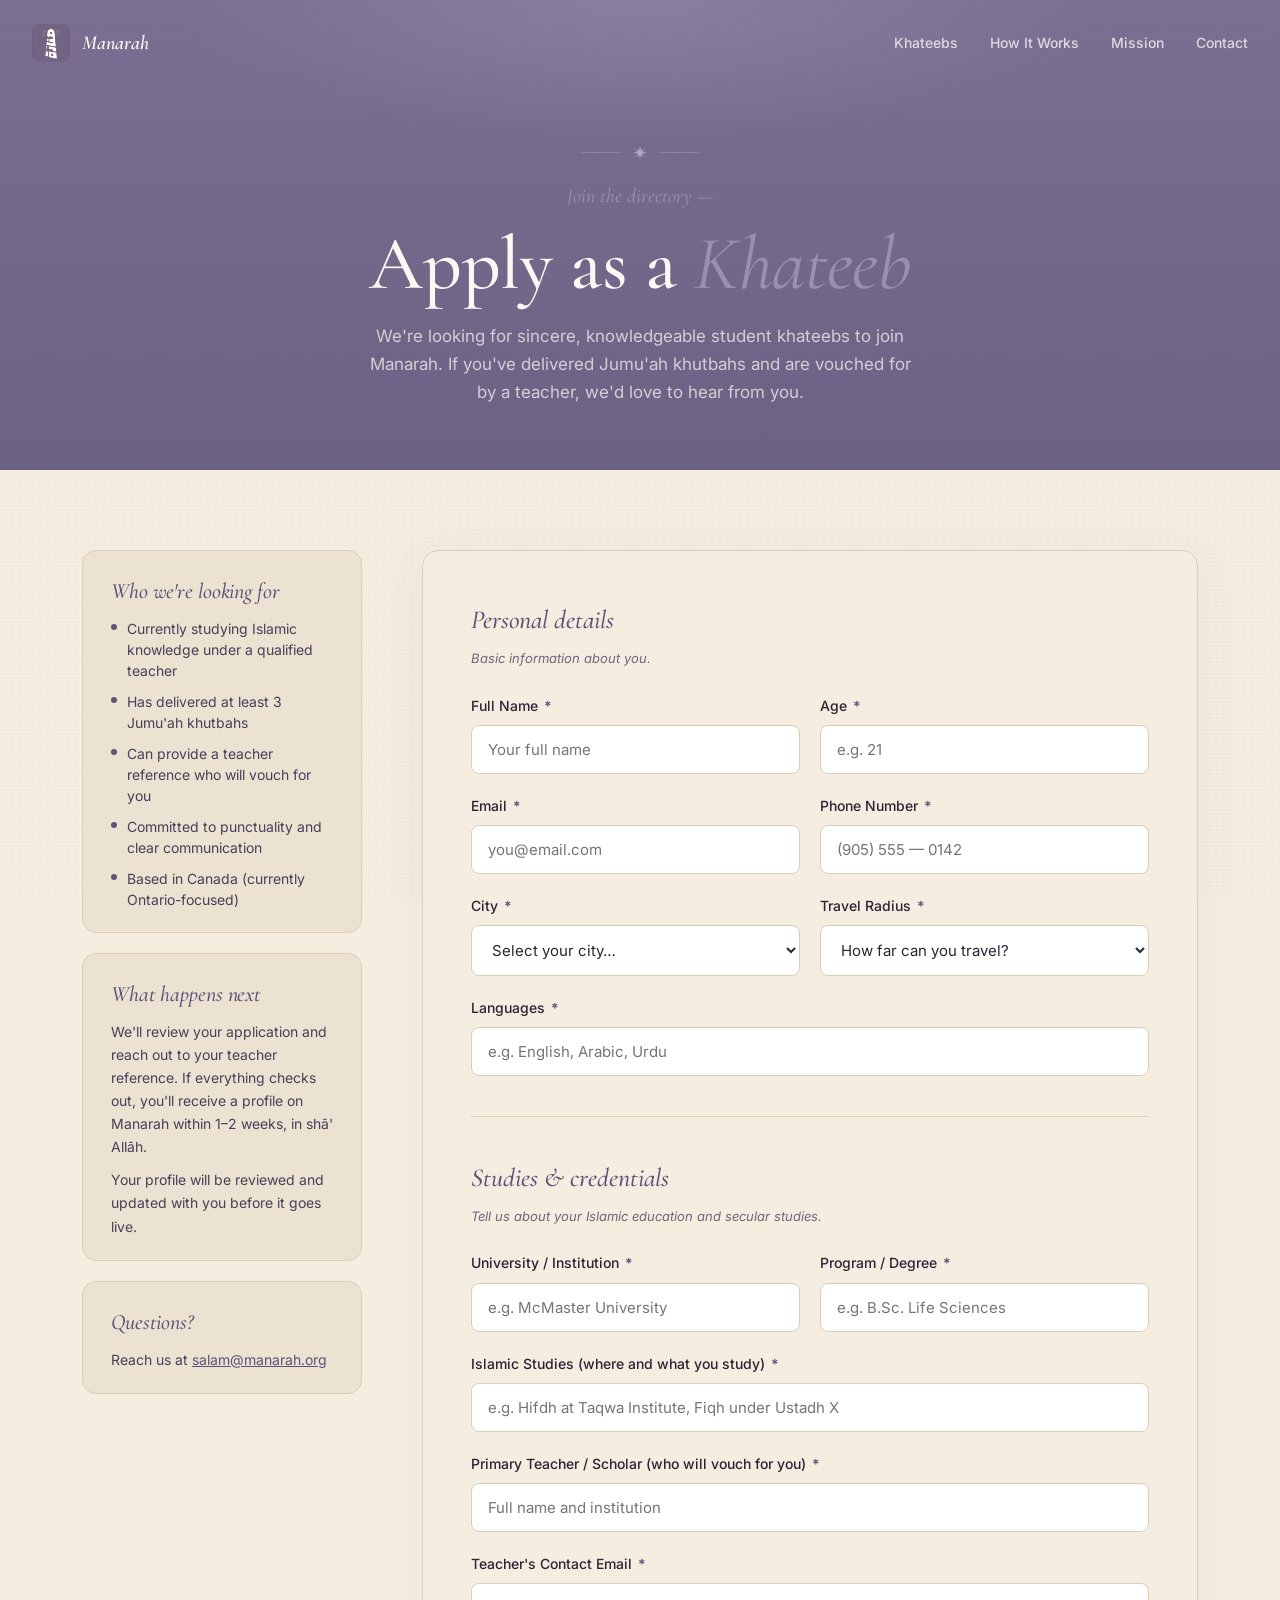
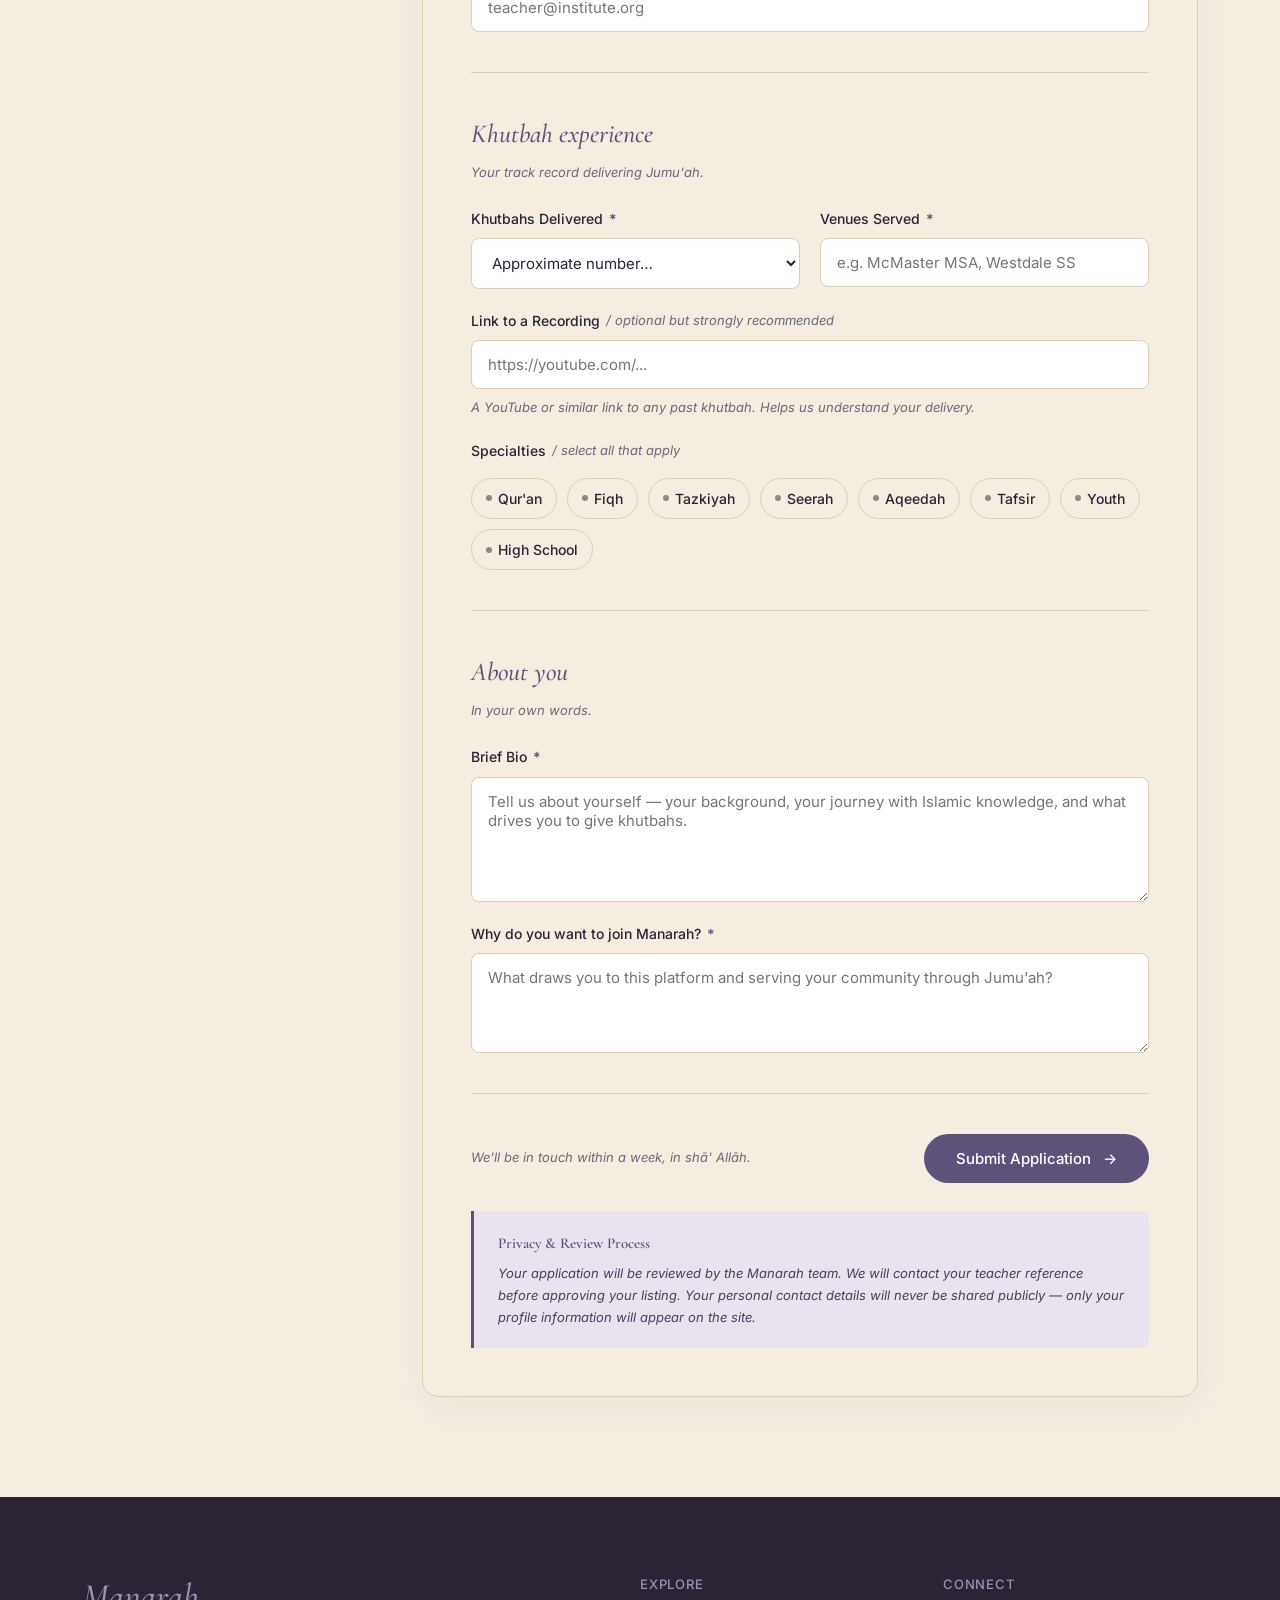
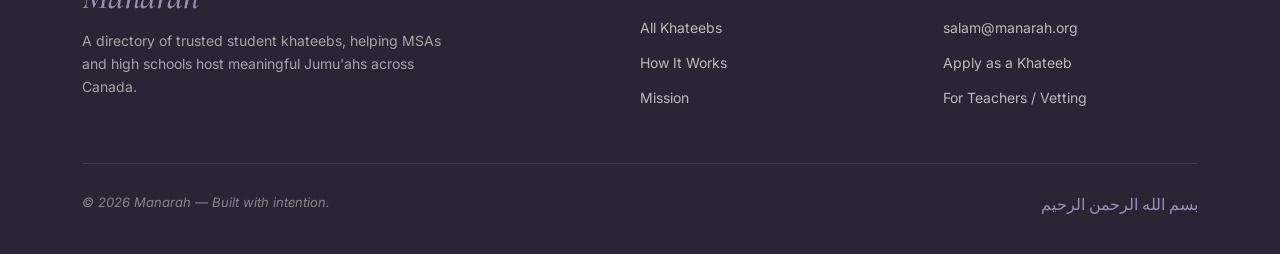
==== apply-khateeb.html @ eb96537c "add apply-khateeb.html" ====
<!doctype html>
<html lang="en">
<head>
<meta charset="utf-8" />
<meta name="viewport" content="width=device-width,initial-scale=1" />
<title>Apply as a Khateeb — Manarah</title>
<link rel="preconnect" href="https://fonts.googleapis.com">
<link rel="preconnect" href="https://fonts.gstatic.com" crossorigin>
<link href="https://fonts.googleapis.com/css2?family=Cormorant+Garamond:ital,wght@0,400;0,500;0,600;0,700;1,400;1,500;1,600&family=Inter:wght@400;500;600&display=swap" rel="stylesheet">
<link rel="stylesheet" href="styles.css">
<style>
  .apply-header {
    background:
      radial-gradient(ellipse 60% 50% at 50% 0%, #897ea3, transparent 60%),
      linear-gradient(180deg, #7a6f93 0%, #6b6184 100%);
    color: #f4ede0;
    padding: 0 0 64px;
  }
  .apply-hero-content {
    padding: 48px 0 0;
    text-align: center;
    position: relative; z-index: 2;
  }
  .apply-hero-content .ornament { justify-content: center; margin-bottom: 20px; color: rgba(251,248,243,0.35); }
  .apply-eyebrow {
    font-family: 'Cormorant Garamond', serif;
    font-style: italic;
    font-size: 20px;
    color: var(--lav-mid);
    margin-bottom: 12px;
  }
  .apply-hero-content h1 {
    font-size: clamp(40px, 6vw, 76px);
    color: #fbf8f3;
    margin: 0 0 18px;
    font-weight: 500;
    line-height: 1.05;
  }
  .apply-hero-content h1 em { color: var(--lav-mid); font-style: italic; font-weight: 400; }
  .apply-hero-content p {
    max-width: 560px;
    margin: 0 auto;
    color: rgba(251,248,243,0.72);
    font-size: 17px;
    line-height: 1.65;
  }

  /* ---------- FORM BODY ---------- */
  .apply-body {
    padding: 80px 0 100px;
  }
  .apply-layout {
    display: grid;
    grid-template-columns: 280px 1fr;
    gap: 60px;
    align-items: start;
  }
  @media (max-width: 860px) { .apply-layout { grid-template-columns: 1fr; gap: 40px; } }

  /* Sidebar */
  .apply-sidebar {}
  .sidebar-block {
    background: var(--paper-2);
    border: 1px solid var(--line);
    border-radius: 14px;
    padding: 28px 28px 22px;
    margin-bottom: 20px;
  }
  .sidebar-block h3 {
    font-size: 22px;
    font-style: italic;
    color: var(--lav-deep);
    margin: 0 0 14px;
    font-weight: 500;
  }
  .sidebar-block p {
    font-size: 14px;
    color: var(--ink-soft);
    line-height: 1.65;
    margin: 0 0 10px;
  }
  .sidebar-block p:last-child { margin-bottom: 0; }
  .criteria-list {
    list-style: none;
    margin: 0; padding: 0;
    display: flex; flex-direction: column; gap: 10px;
  }
  .criteria-list li {
    display: flex; align-items: flex-start; gap: 10px;
    font-size: 14px;
    color: var(--ink-soft);
    line-height: 1.5;
  }
  .criteria-list li::before {
    content: '';
    width: 6px; height: 6px;
    border-radius: 50%;
    background: var(--lav-deep);
    flex-shrink: 0;
    margin-top: 6px;
  }

  /* Form card */
  .apply-form-card {
    background: var(--paper);
    border: 1px solid var(--line);
    border-radius: 16px;
    padding: 48px;
    box-shadow: 0 10px 40px rgba(107,90,158,0.06);
  }
  @media (max-width: 600px) { .apply-form-card { padding: 28px; } }

  .form-section {
    margin-bottom: 40px;
    padding-bottom: 40px;
    border-bottom: 1px solid var(--line);
  }
  .form-section:last-of-type { border-bottom: none; margin-bottom: 0; padding-bottom: 0; }
  .form-section-title {
    font-family: 'Cormorant Garamond', serif;
    font-size: 26px;
    font-style: italic;
    color: var(--lav-deep);
    margin: 0 0 6px;
    font-weight: 500;
  }
  .form-section-sub {
    font-size: 13px;
    color: var(--muted);
    margin: 0 0 24px;
    font-style: italic;
  }
  .form-grid {
    display: grid;
    grid-template-columns: 1fr 1fr;
    gap: 20px;
  }
  @media (max-width: 600px) { .form-grid { grid-template-columns: 1fr; } }

  .checkbox-group {
    display: flex; flex-wrap: wrap; gap: 10px;
  }
  .checkbox-pill {
    display: inline-flex; align-items: center; gap: 8px;
    padding: 8px 14px;
    border: 1px solid var(--line);
    border-radius: 999px;
    cursor: pointer;
    font-size: 13px;
    color: var(--ink-soft);
    transition: all .15s;
    user-select: none;
  }
  .checkbox-pill input[type="checkbox"] { display: none; }
  .checkbox-pill:has(input:checked) {
    background: var(--lav-soft);
    border-color: var(--lav-deep);
    color: var(--lav-deep);
    font-weight: 500;
  }
  .checkbox-pill .pill-dot {
    width: 6px; height: 6px;
    border-radius: 50%;
    background: currentColor;
    opacity: 0.5;
    flex-shrink: 0;
  }
  .checkbox-pill:has(input:checked) .pill-dot { opacity: 1; }

  .form-actions {
    margin-top: 36px;
    display: flex; align-items: center; justify-content: space-between;
    flex-wrap: wrap; gap: 16px;
  }
  .submit-btn {
    background: var(--lav-deep);
    color: #fff;
    font-family: 'Inter', sans-serif;
    font-weight: 500;
    font-size: 15px;
    padding: 15px 32px;
    border: none;
    cursor: pointer;
    border-radius: 999px;
    display: inline-flex; align-items: center; gap: 12px;
    transition: background .2s, transform .15s, box-shadow .2s;
  }
  .submit-btn:hover { background: var(--lav); transform: translateY(-1px); box-shadow: 0 12px 28px rgba(107,90,158,0.25); }
  .submit-btn .arrow { transition: transform .2s; }
  .submit-btn:hover .arrow { transform: translateX(3px); }
  .form-meta { font-size: 13px; color: var(--muted); font-style: italic; }

  .disclaimer {
    margin-top: 28px;
    padding: 20px 24px;
    background: var(--lav-soft);
    border-left: 3px solid var(--lav-deep);
    border-radius: 0 8px 8px 0;
    font-size: 13px;
    color: var(--ink-soft);
    line-height: 1.7;
    font-style: italic;
  }
  .disclaimer strong {
    display: block;
    font-style: normal;
    color: var(--lav-deep);
    font-family: 'Cormorant Garamond', serif;
    font-size: 15px;
    font-weight: 600;
    margin-bottom: 6px;
  }

  .success-state { text-align: center; padding: 40px 8px; }
  .success-icon {
    width: 72px; height: 72px;
    background: var(--lav-soft);
    color: var(--lav-deep);
    border-radius: 50%;
    display: inline-flex; align-items: center; justify-content: center;
    margin: 0 auto 20px;
  }
  .success-state h3 { font-size: 32px; color: var(--lav-deep); margin: 0 0 10px; font-style: italic; font-weight: 500; }
  .success-state p { color: var(--muted); max-width: 480px; margin: 0 auto 24px; line-height: 1.6; }
  .ref-num {
    display: inline-block;
    font-family: 'Cormorant Garamond', serif;
    font-style: italic;
    font-size: 16px;
    background: var(--paper-2);
    color: var(--lav-deep);
    padding: 10px 22px;
    border-radius: 999px;
    border: 1px solid var(--line);
  }
</style>
</head>
<body>

<!-- ============== HEADER ============== -->
<header class="apply-header">
  <nav class="topnav on-dark">
    <a class="brand-mark" href="index.html">
      <span class="seal logo-seal">
        <img src="assets/manarah-logo.png" alt="Manarah logo" />
      </span>
      Manarah
    </a>
    <div class="topnav-links">
      <a href="browse.html">Khateebs</a>
      <a href="index.html#how">How It Works</a>
      <a href="index.html#verse">Mission</a>
      <a href="mailto:salam@manarah.org">Contact</a>
    </div>
  </nav>
  <div class="container apply-hero-content">
    <div class="ornament"><span class="line"></span><span class="star"></span><span class="line"></span></div>
    <div class="apply-eyebrow">Join the directory —</div>
    <h1>Apply as a <em>Khateeb</em></h1>
    <p>We're looking for sincere, knowledgeable student khateebs to join Manarah. If you've delivered Jumu'ah khutbahs and are vouched for by a teacher, we'd love to hear from you.</p>
  </div>
</header>

<!-- ============== FORM BODY ============== -->
<section class="apply-body">
  <div class="container apply-layout">

    <!-- Sidebar -->
    <aside class="apply-sidebar">
      <div class="sidebar-block">
        <h3>Who we're looking for</h3>
        <ul class="criteria-list">
          <li>Currently studying Islamic knowledge under a qualified teacher</li>
          <li>Has delivered at least 3 Jumu'ah khutbahs</li>
          <li>Can provide a teacher reference who will vouch for you</li>
          <li>Committed to punctuality and clear communication</li>
          <li>Based in Canada (currently Ontario-focused)</li>
        </ul>
      </div>
      <div class="sidebar-block">
        <h3>What happens next</h3>
        <p>We'll review your application and reach out to your teacher reference. If everything checks out, you'll receive a profile on Manarah within 1–2 weeks, in shā' Allāh.</p>
        <p>Your profile will be reviewed and updated with you before it goes live.</p>
      </div>
      <div class="sidebar-block">
        <h3>Questions?</h3>
        <p>Reach us at <a href="mailto:salam@manarah.org" style="color:var(--lav-deep);">salam@manarah.org</a></p>
      </div>
    </aside>

    <!-- Form -->
    <div class="apply-form-card">
      <form id="applyForm" novalidate>

        <div class="form-section">
          <div class="form-section-title">Personal details</div>
          <div class="form-section-sub">Basic information about you.</div>
          <div class="form-grid">
            <div class="field">
              <label>Full Name <span class="req">*</span></label>
              <input type="text" name="name" placeholder="Your full name" required />
              <span class="err-msg" hidden>Required field.</span>
            </div>
            <div class="field">
              <label>Age <span class="req">*</span></label>
              <input type="number" name="age" placeholder="e.g. 21" min="15" max="40" required />
              <span class="err-msg" hidden>Required field.</span>
            </div>
            <div class="field">
              <label>Email <span class="req">*</span></label>
              <input type="email" name="email" placeholder="you@email.com" required />
              <span class="err-msg" hidden>Enter a valid email.</span>
            </div>
            <div class="field">
              <label>Phone Number <span class="req">*</span></label>
              <input type="tel" name="phone" placeholder="(905) 555 — 0142" required />
              <span class="err-msg" hidden>Required field.</span>
            </div>
            <div class="field">
              <label>City <span class="req">*</span></label>
              <select name="city" required>
                <option value="">Select your city…</option>
                <option>Hamilton</option>
                <option>Toronto</option>
                <option>Mississauga</option>
                <option>Waterloo</option>
                <option>Ottawa</option>
                <option>London</option>
                <option>Other Ontario</option>
              </select>
              <span class="err-msg" hidden>Required field.</span>
            </div>
            <div class="field">
              <label>Travel Radius <span class="req">*</span></label>
              <select name="radius" required>
                <option value="">How far can you travel?</option>
                <option>Within my city only</option>
                <option>Up to 50km</option>
                <option>Up to 100km</option>
                <option>Up to 200km</option>
                <option>Anywhere in Ontario</option>
              </select>
              <span class="err-msg" hidden>Required field.</span>
            </div>
            <div class="field full">
              <label>Languages <span class="req">*</span></label>
              <input type="text" name="languages" placeholder="e.g. English, Arabic, Urdu" required />
              <span class="err-msg" hidden>Required field.</span>
            </div>
          </div>
        </div>

        <div class="form-section">
          <div class="form-section-title">Studies & credentials</div>
          <div class="form-section-sub">Tell us about your Islamic education and secular studies.</div>
          <div class="form-grid">
            <div class="field">
              <label>University / Institution <span class="req">*</span></label>
              <input type="text" name="university" placeholder="e.g. McMaster University" required />
              <span class="err-msg" hidden>Required field.</span>
            </div>
            <div class="field">
              <label>Program / Degree <span class="req">*</span></label>
              <input type="text" name="program" placeholder="e.g. B.Sc. Life Sciences" required />
              <span class="err-msg" hidden>Required field.</span>
            </div>
            <div class="field full">
              <label>Islamic Studies (where and what you study) <span class="req">*</span></label>
              <input type="text" name="islamicStudies" placeholder="e.g. Hifdh at Taqwa Institute, Fiqh under Ustadh X" required />
              <span class="err-msg" hidden>Required field.</span>
            </div>
            <div class="field full">
              <label>Primary Teacher / Scholar (who will vouch for you) <span class="req">*</span></label>
              <input type="text" name="teacher" placeholder="Full name and institution" required />
              <span class="err-msg" hidden>Required field.</span>
            </div>
            <div class="field full">
              <label>Teacher's Contact Email <span class="req">*</span></label>
              <input type="email" name="teacherEmail" placeholder="teacher@institute.org" required />
              <span class="err-msg" hidden>Enter a valid email.</span>
            </div>
          </div>
        </div>

        <div class="form-section">
          <div class="form-section-title">Khutbah experience</div>
          <div class="form-section-sub">Your track record delivering Jumu'ah.</div>
          <div class="form-grid">
            <div class="field">
              <label>Khutbahs Delivered <span class="req">*</span></label>
              <select name="khutbahCount" required>
                <option value="">Approximate number…</option>
                <option>3–5</option>
                <option>6–10</option>
                <option>11–20</option>
                <option>21–50</option>
                <option>50+</option>
              </select>
              <span class="err-msg" hidden>Required field.</span>
            </div>
            <div class="field">
              <label>Venues Served <span class="req">*</span></label>
              <input type="text" name="venues" placeholder="e.g. McMaster MSA, Westdale SS" required />
              <span class="err-msg" hidden>Required field.</span>
            </div>
            <div class="field full">
              <label>Link to a Recording <span class="opt">/ optional but strongly recommended</span></label>
              <input type="url" name="recording" placeholder="https://youtube.com/..." />
              <span class="field-hint">A YouTube or similar link to any past khutbah. Helps us understand your delivery.</span>
            </div>
          </div>
          <div style="margin-top:20px;">
            <div class="field">
              <label>Specialties <span class="opt">/ select all that apply</span></label>
              <div class="checkbox-group" style="margin-top:8px;">
                <label class="checkbox-pill"><input type="checkbox" name="spec" value="quran"><span class="pill-dot"></span>Qur'an</label>
                <label class="checkbox-pill"><input type="checkbox" name="spec" value="fiqh"><span class="pill-dot"></span>Fiqh</label>
                <label class="checkbox-pill"><input type="checkbox" name="spec" value="tazkiyah"><span class="pill-dot"></span>Tazkiyah</label>
                <label class="checkbox-pill"><input type="checkbox" name="spec" value="seerah"><span class="pill-dot"></span>Seerah</label>
                <label class="checkbox-pill"><input type="checkbox" name="spec" value="aqeedah"><span class="pill-dot"></span>Aqeedah</label>
                <label class="checkbox-pill"><input type="checkbox" name="spec" value="tafsir"><span class="pill-dot"></span>Tafsir</label>
                <label class="checkbox-pill"><input type="checkbox" name="spec" value="youth"><span class="pill-dot"></span>Youth</label>
                <label class="checkbox-pill"><input type="checkbox" name="spec" value="highschool"><span class="pill-dot"></span>High School</label>
              </div>
            </div>
          </div>
        </div>

        <div class="form-section">
          <div class="form-section-title">About you</div>
          <div class="form-section-sub">In your own words.</div>
          <div class="form-grid">
            <div class="field full">
              <label>Brief Bio <span class="req">*</span></label>
              <textarea name="bio" rows="5" placeholder="Tell us about yourself — your background, your journey with Islamic knowledge, and what drives you to give khutbahs." required></textarea>
              <span class="err-msg" hidden>Required field.</span>
            </div>
            <div class="field full">
              <label>Why do you want to join Manarah? <span class="req">*</span></label>
              <textarea name="why" rows="3" placeholder="What draws you to this platform and serving your community through Jumu'ah?" required></textarea>
              <span class="err-msg" hidden>Required field.</span>
            </div>
          </div>
        </div>

        <div class="form-actions">
          <div class="form-meta">We'll be in touch within a week, in shā' Allāh.</div>
          <button class="submit-btn" type="submit">Submit Application <span class="arrow">→</span></button>
        </div>

        <div class="disclaimer">
          <strong>Privacy & Review Process</strong>
          Your application will be reviewed by the Manarah team. We will contact your teacher reference before approving your listing. Your personal contact details will never be shared publicly — only your profile information will appear on the site.
        </div>

      </form>
    </div>
  </div>
</section>

<!-- ============== FOOTER ============== -->
<footer class="footer">
  <div class="container">
    <div class="footer-inner">
      <div class="footer-brand">
        <h3>Manarah</h3>
        <p>A directory of trusted student khateebs, helping MSAs and high schools host meaningful Jumu'ahs across Canada.</p>
      </div>
      <div class="footer-col">
        <h4>Explore</h4>
        <a href="browse.html">All Khateebs</a>
        <a href="index.html#how">How It Works</a>
        <a href="index.html#verse">Mission</a>
      </div>
      <div class="footer-col">
        <h4>Connect</h4>
        <a href="mailto:salam@manarah.org">salam@manarah.org</a>
        <a href="apply-khateeb.html">Apply as a Khateeb</a>
        <a href="apply-vetter.html">For Teachers / Vetting</a>
      </div>
    </div>
    <div class="footer-bottom">
      <div>© 2026 Manarah — Built with intention.</div>
      <div><span class="ar">بسم الله الرحمن الرحيم</span></div>
    </div>
  </div>
</footer>

<script>
  const form = document.getElementById('applyForm');
  form.addEventListener('submit', (e) => {
    e.preventDefault();
    let valid = true;
    form.querySelectorAll('input[required], select[required], textarea[required]').forEach(f => {
      const wrap = f.closest('.field');
      const err = wrap && wrap.querySelector('.err-msg');
      let bad = !f.value.trim();
      if (f.type === 'email' && f.value && !/^[^@\s]+@[^@\s]+\.[^@\s]+$/.test(f.value)) bad = true;
      if (bad) { wrap.classList.add('error'); if (err) err.hidden = false; valid = false; }
      else { wrap.classList.remove('error'); if (err) err.hidden = true; }
    });
    if (!valid) {
      const first = form.querySelector('.field.error input, .field.error select, .field.error textarea');
      if (first) first.focus();
      return;
    }
    const ref = 'KH-' + Math.random().toString(36).slice(2, 7).toUpperCase();
    form.innerHTML = `
      <div class="success-state">
        <div class="success-icon">
          <svg width="32" height="32" viewBox="0 0 24 24" fill="none" stroke="currentColor" stroke-width="2.2" stroke-linecap="round" stroke-linejoin="round"><polyline points="20 6 9 17 4 12"/></svg>
        </div>
        <h3>JazākAllāhu khayran</h3>
        <p>Your application has been received. We'll review it and reach out to your teacher reference. Expect to hear back within a week, in shā' Allāh.</p>
        <div class="ref-num">Application Ref · ${ref}</div>
      </div>`;
  });
  form.querySelectorAll('input, select, textarea').forEach(f => {
    f.addEventListener('input', () => {
      const wrap = f.closest('.field');
      if (wrap && wrap.classList.contains('error')) {
        wrap.classList.remove('error');
        const err = wrap.querySelector('.err-msg');
        if (err) err.hidden = true;
      }
    });
  });
</script>

</body>
</html>
---- styles.css ----
/* ============================================================
   Manarah — shared styles
   Warm, spiritual, community-driven. Not techy.
   ============================================================ */
:root {
  /* Pulled from logo: dusty muted purple-grey + warm cream */
  --lav-deep: #5d537a;       /* deep dusty plum */
  --lav: #7a6f93;            /* mid dusty purple-grey (logo bg) */
  --lav-mid: #9a8fb0;        /* lighter dusty purple */
  --lav-soft: #e8e3ee;       /* very pale dusty lilac */
  --lav-deeper-bg: #d6cfe0;  /* slightly deeper soft */
  --ink: #2a2435;            /* warm near-black */
  --ink-soft: #46405a;
  --paper: #f4ede0;          /* warm cream (logo lighthouse cream) */
  --paper-2: #ebe2d1;        /* deeper cream */
  --line: #d9cfb8;           /* warm beige line */
  --muted: #6e677c;
  --green: #3d6149;
  --gold: #b8975c;
}
* { box-sizing: border-box; }
html, body { margin: 0; padding: 0; }
body {
  font-family: 'Inter', system-ui, sans-serif;
  color: var(--ink);
  background: var(--paper);
  -webkit-font-smoothing: antialiased;
  line-height: 1.65;
  font-size: 16px;
}

/* Subtle paper grain */
body::before {
  content: '';
  position: fixed; inset: 0;
  background-image:
    radial-gradient(rgba(184, 151, 92, 0.04) 1px, transparent 1px),
    radial-gradient(rgba(107, 90, 158, 0.025) 1.5px, transparent 1.5px);
  background-size: 4px 4px, 7px 7px;
  background-position: 0 0, 2px 2px;
  pointer-events: none;
  z-index: 0;
}

h1, h2, h3, h4, .display {
  font-family: 'Cormorant Garamond', 'EB Garamond', Georgia, serif;
  font-weight: 600;
  letter-spacing: -0.005em;
  line-height: 1.1;
}

.container { max-width: 1180px; margin: 0 auto; padding: 0 32px; position: relative; z-index: 1; }
.container-narrow { max-width: 960px; margin: 0 auto; padding: 0 32px; position: relative; z-index: 1; }

/* ---------- TOP NAV ---------- */
.topnav {
  padding: 24px 32px;
  display: flex; align-items: center; justify-content: space-between;
  position: relative; z-index: 5;
}
.topnav.on-dark { color: #fbf8f3; }
.brand-mark {
  display: flex; align-items: center; gap: 12px;
  text-decoration: none;
  color: inherit;
  font-family: 'Cormorant Garamond', serif;
  font-size: 20px;
  font-weight: 600;
  font-style: italic;
}
.brand-mark .seal {
  width: 32px; height: 32px;
  display: inline-flex; align-items: center; justify-content: center;
}
.brand-mark .logo-seal {
  width: 38px; height: 38px;
  border-radius: 8px;
  overflow: hidden;
  flex-shrink: 0;
}
.brand-mark .logo-seal img {
  width: 100%; height: 100%; object-fit: cover; display: block;
}
.hero-logo {
  margin: 0 auto 24px;
  width: 110px; height: 110px;
  border-radius: 18px;
  overflow: hidden;
  box-shadow: 0 18px 40px rgba(0,0,0,0.25);
  border: 1px solid rgba(244,237,224,0.18);
}
.hero-logo img { width: 100%; height: 100%; object-fit: cover; display: block; }
.topnav-links {
  display: flex; gap: 32px;
  font-size: 14px;
  font-weight: 500;
}
.topnav-links a {
  color: inherit;
  text-decoration: none;
  opacity: 0.78;
  transition: opacity .2s;
}
.topnav-links a:hover { opacity: 1; }
@media (max-width: 720px) { .topnav-links { display: none; } }

/* ---------- BUTTONS ---------- */
.btn {
  display: inline-flex; align-items: center; gap: 10px;
  padding: 14px 26px;
  font-family: 'Inter', sans-serif;
  font-weight: 500;
  font-size: 15px;
  border-radius: 999px;
  text-decoration: none;
  border: none; cursor: pointer;
  transition: transform .18s ease, background .2s ease, color .2s ease, box-shadow .25s ease;
}
.btn-primary { background: var(--lav-deep); color: #fff; }
.btn-primary:hover { background: var(--lav); transform: translateY(-1px); box-shadow: 0 12px 28px rgba(107,90,158,0.25); }
.btn-outline { background: transparent; color: var(--lav-deep); border: 1.5px solid var(--lav-mid); }
.btn-outline:hover { background: var(--lav-soft); border-color: var(--lav-deep); }
.btn-on-dark-primary { background: var(--lav-mid); color: var(--ink); }
.btn-on-dark-primary:hover { background: #fff; transform: translateY(-1px); }
.btn-on-dark-outline { background: transparent; color: #fbf8f3; border: 1.5px solid rgba(251,248,243,0.4); }
.btn-on-dark-outline:hover { border-color: var(--lav-mid); color: var(--lav-mid); }

.btn .arrow { transition: transform .2s ease; }
.btn:hover .arrow { transform: translateX(3px); }

/* ---------- ISLAMIC ORNAMENT (simple geometric) ---------- */
.ornament {
  display: inline-flex;
  align-items: center;
  gap: 12px;
  color: var(--lav);
}
.ornament .line { width: 40px; height: 1px; background: currentColor; opacity: 0.5; }
.ornament .star {
  width: 14px; height: 14px;
  position: relative;
}
.ornament .star::before,
.ornament .star::after {
  content: '';
  position: absolute; inset: 0;
  background: currentColor;
  clip-path: polygon(50% 0, 61% 39%, 100% 50%, 61% 61%, 50% 100%, 39% 61%, 0 50%, 39% 39%);
}
.ornament .star::after { transform: rotate(45deg); opacity: 0.5; }

/* ---------- SECTION LABEL ---------- */
.section-label {
  display: inline-flex; align-items: center; gap: 12px;
  font-family: 'Cormorant Garamond', serif;
  font-style: italic;
  font-size: 18px;
  color: var(--lav-deep);
  margin-bottom: 14px;
  font-weight: 500;
}
.section-label::before {
  content: ''; width: 28px; height: 1px; background: var(--lav-deep); opacity: 0.6;
}

/* ---------- FORM (shared) ---------- */
.field { display: flex; flex-direction: column; gap: 8px; }
.field.full { grid-column: 1 / -1; }
.field label {
  font-size: 14px;
  font-weight: 500;
  color: var(--ink);
  display: flex; align-items: center; gap: 6px;
}
.field label .req { color: var(--lav-deep); font-weight: 600; }
.field label .opt {
  font-style: italic;
  font-weight: 400;
  color: var(--muted);
  font-size: 13px;
}
.field input, .field textarea, .field select {
  font-family: 'Inter', sans-serif;
  font-size: 15px;
  padding: 14px 16px;
  border: 1px solid var(--line);
  background: #fff;
  color: var(--ink);
  border-radius: 8px;
  transition: border .15s ease, box-shadow .15s ease;
  width: 100%;
}
.field input:focus, .field textarea:focus, .field select:focus {
  outline: none;
  border-color: var(--lav-deep);
  box-shadow: 0 0 0 4px rgba(107,90,158,0.12);
}
.field textarea { resize: vertical; min-height: 100px; font-family: 'Inter', sans-serif; }
.field.error input, .field.error textarea, .field.error select {
  border-color: #b94327;
  background: #fff7f4;
}
.field .err-msg {
  font-size: 13px;
  color: #b94327;
  font-style: italic;
}
.field-hint {
  font-size: 13px;
  color: var(--muted);
  font-style: italic;
}

/* ---------- FOOTER ---------- */
.footer {
  background: #2a2435;
  color: rgba(244,237,224,0.7);
  padding: 80px 0 36px;
  position: relative;
  margin-top: 0;
}
.footer-inner {
  display: grid;
  grid-template-columns: 2fr 1fr 1fr;
  gap: 48px;
  padding-bottom: 48px;
  border-bottom: 1px solid rgba(168,156,200,0.18);
}
@media (max-width: 720px) { .footer-inner { grid-template-columns: 1fr; gap: 32px; } }
.footer-brand h3 {
  font-size: 36px;
  color: var(--lav-mid);
  margin: 0 0 12px;
  font-style: italic;
  font-weight: 500;
}
.footer-brand p {
  color: rgba(251,248,243,0.6);
  font-size: 14px;
  max-width: 380px;
  margin: 0;
}
.footer-col h4 {
  font-family: 'Inter', sans-serif;
  font-size: 13px;
  letter-spacing: 0.06em;
  text-transform: uppercase;
  color: var(--lav-mid);
  margin: 0 0 18px;
  font-weight: 500;
}
.footer-col a {
  display: block;
  color: rgba(251,248,243,0.7);
  text-decoration: none;
  font-size: 14px;
  padding: 6px 0;
  transition: color .2s ease;
}
.footer-col a:hover { color: var(--lav-mid); }
.footer-bottom {
  padding-top: 28px;
  display: flex; justify-content: space-between; flex-wrap: wrap; gap: 12px;
  font-size: 13px;
  color: rgba(251,248,243,0.45);
  font-style: italic;
}
.footer-bottom .ar {
  color: var(--lav-mid);
  font-family: 'Cormorant Garamond', serif;
  font-size: 16px;
  font-style: normal;
}
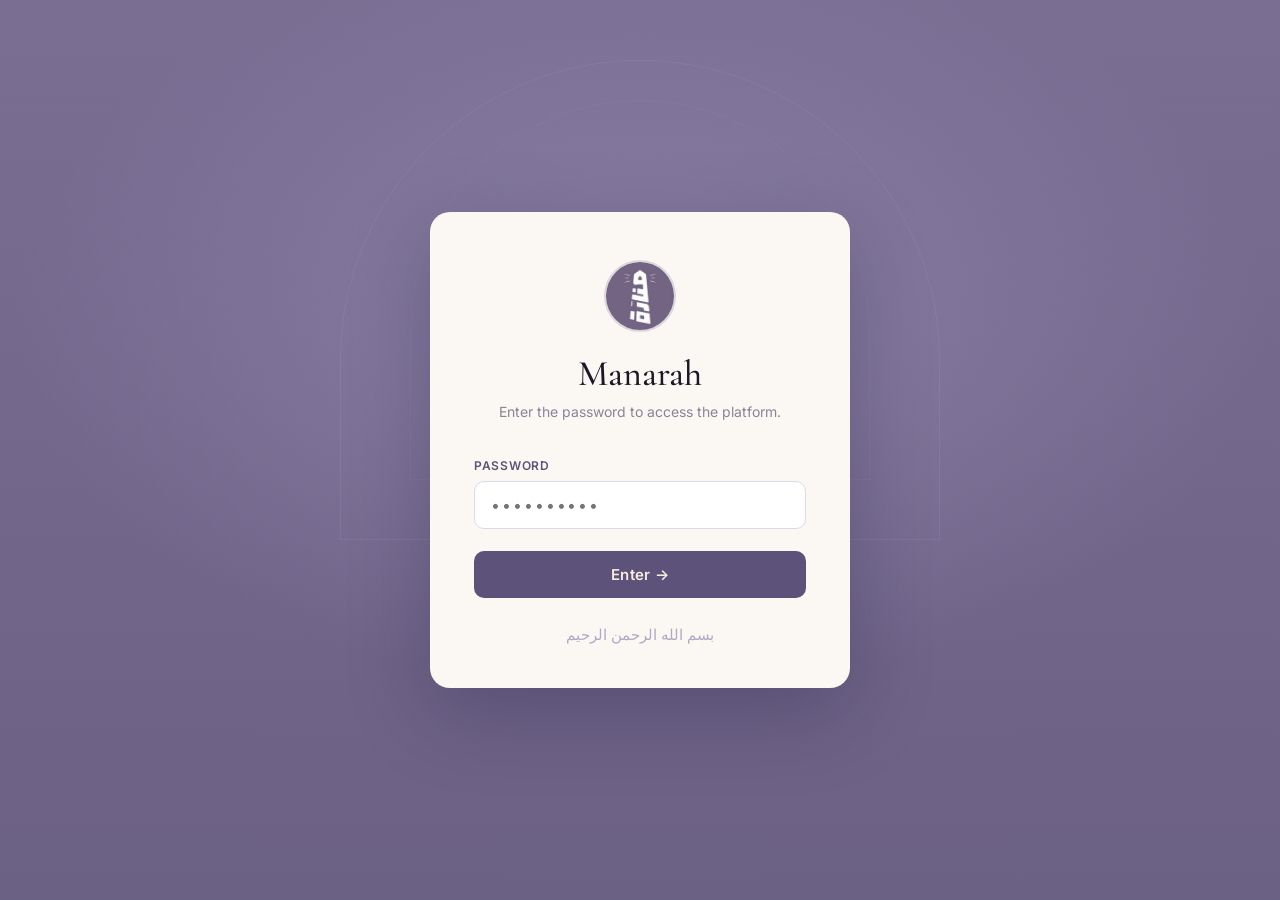
==== commit abc5426e: "add auth check to apply-khateeb" ====
--- a/apply-khateeb.html
+++ b/apply-khateeb.html
@@ -236,6 +236,7 @@
 </style>
 </head>
 <body>
+<script src="auth-check.js"></script>
 
 <!-- ============== HEADER ============== -->
 <header class="apply-header">
